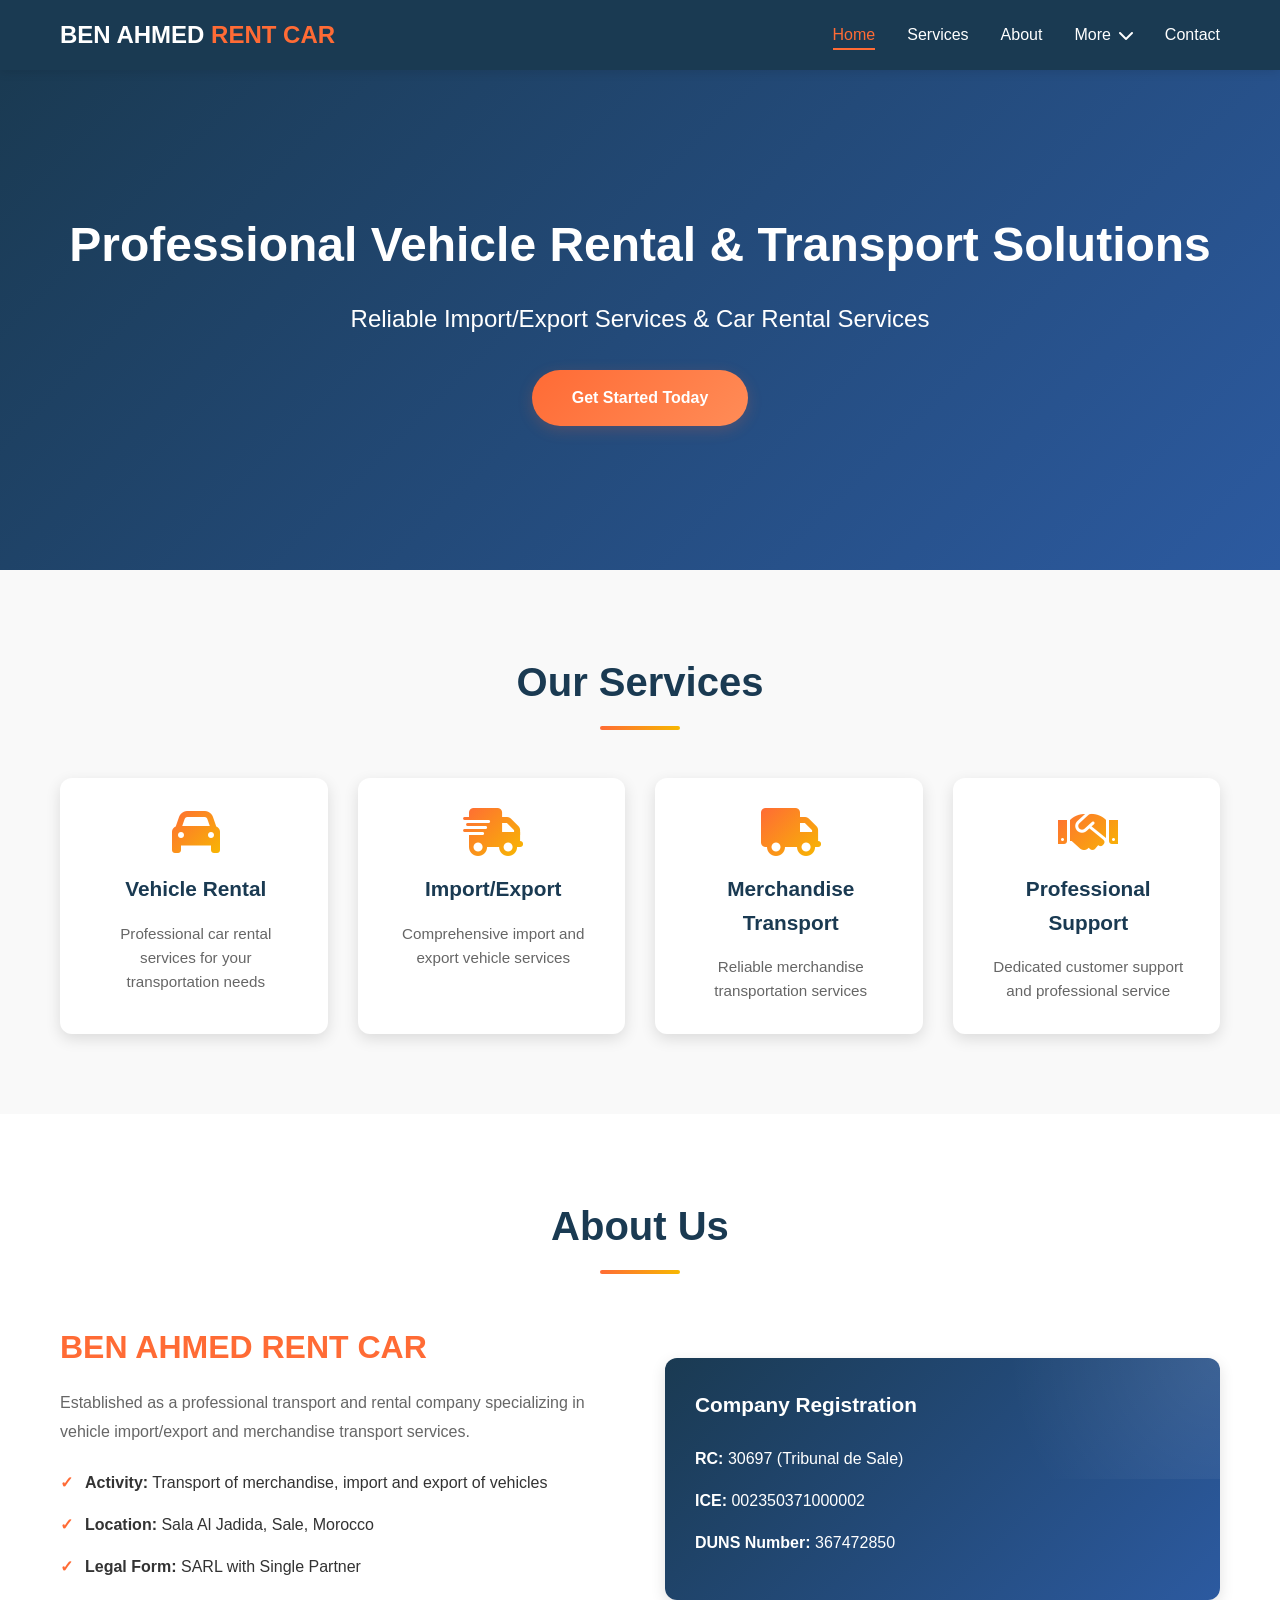
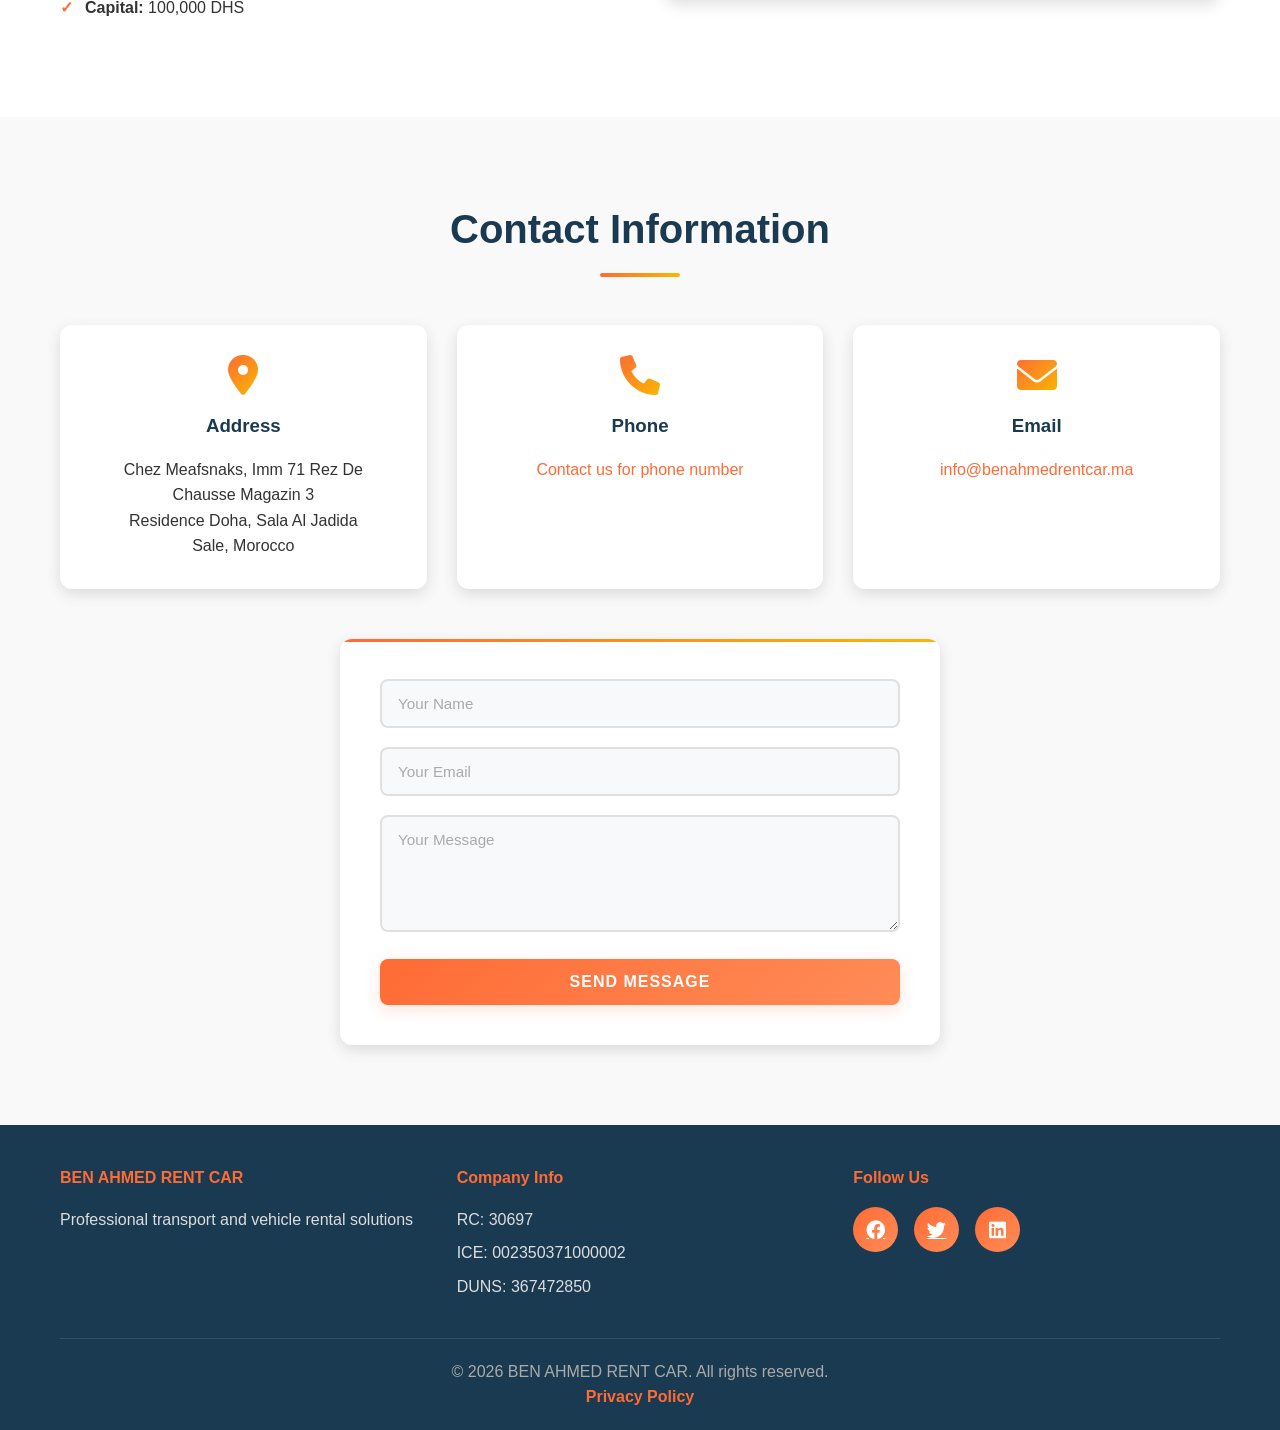
==== index.html @ 786049e2 "Add files via upload" ====
<!DOCTYPE html>
<html lang="en">
<head>
    <meta charset="UTF-8">
    <meta name="viewport" content="width=device-width, initial-scale=1.0">
    <meta name="description" content="BEN AHMED RENT CAR - Professional vehicle rental and import/export services">
    <title>BEN AHMED RENT CAR - Professional Transport Solutions</title>
    <link rel="stylesheet" href="assets/css/style.css">
    <link rel="stylesheet" href="https://cdnjs.cloudflare.com/ajax/libs/font-awesome/6.0.0/css/all.min.css">
</head>
<body>
    <!-- Navigation Bar -->
    <nav class="navbar">
        <div class="container">
            <div class="logo">
                <h1>BEN AHMED<span> RENT CAR</span></h1>
            </div>
            <ul class="nav-links">
                <li><a href="#home">Home</a></li>
                <li><a href="#services">Services</a></li>
                <li><a href="#about">About</a></li>
                <li class="dropdown">
                    <a href="#">More <i class="fas fa-chevron-down"></i></a>
                    <ul class="dropdown-menu">
                        <li><a href="#">Blog</a></li>
                        <li><a href="#">Resources</a></li>
                        <li><a href="#">FAQ</a></li>
                        <li><a href="privacy-policy.html">Privacy Policy</a></li>
                    </ul>
                </li>
                <li><a href="#contact">Contact</a></li>
            </ul>
            <div class="hamburger">
                <span></span>
                <span></span>
                <span></span>
            </div>
        </div>
    </nav>

    <!-- Hero Section -->
    <section id="home" class="hero">
        <div class="hero-content">
            <h2>Professional Vehicle Rental & Transport Solutions</h2>
            <p>Reliable Import/Export Services & Car Rental Services</p>
            <a href="#contact" class="cta-button">Get Started Today</a>
        </div>
    </section>

    <!-- Services Section -->
    <section id="services" class="services">
        <div class="container">
            <h2>Our Services</h2>
            <div class="services-grid">
                <div class="service-card">
                    <i class="fas fa-car"></i>
                    <h3>Vehicle Rental</h3>
                    <p>Professional car rental services for your transportation needs</p>
                </div>
                <div class="service-card">
                    <i class="fas fa-shipping-fast"></i>
                    <h3>Import/Export</h3>
                    <p>Comprehensive import and export vehicle services</p>
                </div>
                <div class="service-card">
                    <i class="fas fa-truck"></i>
                    <h3>Merchandise Transport</h3>
                    <p>Reliable merchandise transportation services</p>
                </div>
                <div class="service-card">
                    <i class="fas fa-handshake"></i>
                    <h3>Professional Support</h3>
                    <p>Dedicated customer support and professional service</p>
                </div>
            </div>
        </div>
    </section>

    <!-- About Section -->
    <section id="about" class="about">
        <div class="container">
            <h2>About Us</h2>
            <div class="about-content">
                <div class="about-text">
                    <h3>BEN AHMED RENT CAR</h3>
                    <p>Established as a professional transport and rental company specializing in vehicle import/export and merchandise transport services.</p>
                    <div class="about-details">
                        <ul>
                            <li><strong>Activity:</strong> Transport of merchandise, import and export of vehicles</li>
                            <li><strong>Location:</strong> Sala Al Jadida, Sale, Morocco</li>
                            <li><strong>Legal Form:</strong> SARL with Single Partner</li>
                            <li><strong>Capital:</strong> 100,000 DHS</li>
                        </ul>
                    </div>
                </div>
                <div class="company-info">
                    <div class="info-box">
                        <h4>Company Registration</h4>
                        <p><strong>RC:</strong> 30697 (Tribunal de Sale)</p>
                        <p><strong>ICE:</strong> 002350371000002</p>
                        <p><strong>DUNS Number:</strong> 367472850</p>
                    </div>
                </div>
            </div>
        </div>
    </section>

    <!-- Contact Section -->
    <section id="contact" class="contact">
        <div class="container">
            <h2>Contact Information</h2>
            <div class="contact-grid">
                <div class="contact-info">
                    <i class="fas fa-map-marker-alt"></i>
                    <h3>Address</h3>
                    <p>Chez Meafsnaks, Imm 71 Rez De Chausse Magazin 3<br>
                    Residence Doha, Sala Al Jadida<br>
                    Sale, Morocco</p>
                </div>
                <div class="contact-info">
                    <i class="fas fa-phone"></i>
                    <h3>Phone</h3>
                    <p><a href="tel:+212">Contact us for phone number</a></p>
                </div>
                <div class="contact-info">
                    <i class="fas fa-envelope"></i>
                    <h3>Email</h3>
                    <p><a href="mailto:info@benahmedrentcar.ma">info@benahmedrentcar.ma</a></p>
                </div>
            </div>
            <form class="contact-form" id="contactForm">
                <input type="text" placeholder="Your Name" required>
                <input type="email" placeholder="Your Email" required>
                <textarea placeholder="Your Message" rows="5" required></textarea>
                <button type="submit" class="submit-btn">Send Message</button>
            </form>
        </div>
    </section>

    <!-- Footer -->
    <footer class="footer">
        <div class="container">
            <div class="footer-content">
                <div class="footer-section">
                    <h4>BEN AHMED RENT CAR</h4>
                    <p>Professional transport and vehicle rental solutions</p>
                </div>
                <div class="footer-section">
                    <h4>Company Info</h4>
                    <ul>
                        <li>RC: 30697</li>
                        <li>ICE: 002350371000002</li>
                        <li>DUNS: 367472850</li>
                    </ul>
                </div>
                <div class="footer-section">
                    <h4>Follow Us</h4>
                    <div class="social-links">
                        <a href="#"><i class="fab fa-facebook"></i></a>
                        <a href="#"><i class="fab fa-twitter"></i></a>
                        <a href="#"><i class="fab fa-linkedin"></i></a>
                    </div>
                </div>
            </div>
            <div class="footer-bottom">
                <p>&copy; 2026 BEN AHMED RENT CAR. All rights reserved.</p>
                <a href="privacy-policy.html" class="privacy-link">Privacy Policy</a>
            </div>
        </div>
    </footer>

    <script src="assets/js/script.js"></script>
</body>
</html>
---- assets/css/style.css ----
/* Global Styles */
* {
    margin: 0;
    padding: 0;
    box-sizing: border-box;
}

:root {
    --primary-color: #1a3a52;
    --secondary-color: #ff6b35;
    --accent-color: #f7b801;
    --text-color: #333;
    --light-bg: #f9f9f9;
    --white: #ffffff;
    --shadow-sm: 0 2px 8px rgba(0, 0, 0, 0.08);
    --shadow-md: 0 5px 15px rgba(0, 0, 0, 0.12);
    --shadow-lg: 0 15px 40px rgba(0, 0, 0, 0.15);
    --transition: all 0.3s cubic-bezier(0.4, 0, 0.2, 1);
}

body {
    font-family: 'Segoe UI', Tahoma, Geneva, Verdana, sans-serif;
    color: var(--text-color);
    line-height: 1.6;
    overflow-x: hidden;
}

.container {
    max-width: 1200px;
    margin: 0 auto;
    padding: 0 20px;
}

/* Navigation */
.navbar {
    background: var(--primary-color);
    padding: 1rem 0;
    position: sticky;
    top: 0;
    z-index: 100;
    box-shadow: 0 2px 10px rgba(0, 0, 0, 0.1);
}

.navbar .container {
    display: flex;
    justify-content: space-between;
    align-items: center;
}

.logo h1 {
    color: var(--white);
    font-size: 1.5rem;
    font-weight: 700;
}

.logo h1 span {
    color: var(--secondary-color);
}

.nav-links {
    display: flex;
    list-style: none;
    gap: 2rem;
}

.nav-links a {
    color: var(--white);
    text-decoration: none;
    transition: color 0.3s ease;
    font-weight: 500;
}

.nav-links a:hover {
    color: var(--secondary-color);
}

.hamburger {
    display: none;
    flex-direction: column;
    cursor: pointer;
}

.hamburger span {
    width: 25px;
    height: 3px;
    background: var(--white);
    margin: 5px 0;
    transition: 0.3s;
}

/* Dropdown Menu */
.dropdown {
    position: relative;
}

.dropdown > a {
    display: flex;
    align-items: center;
    gap: 0.5rem;
}

.dropdown-menu {
    display: none;
    position: absolute;
    top: 100%;
    left: 0;
    background: var(--primary-color);
    list-style: none;
    border-radius: 5px;
    box-shadow: 0 5px 15px rgba(0, 0, 0, 0.2);
    min-width: 200px;
    margin-top: 0.5rem;
    z-index: 1000;
}

.dropdown-menu li {
    padding: 0;
}

.dropdown-menu a {
    display: block;
    padding: 12px 20px;
    color: var(--white);
    text-decoration: none;
    transition: all 0.3s ease;
    border-bottom: 1px solid rgba(255, 255, 255, 0.1);
}

.dropdown-menu li:last-child a {
    border-bottom: none;
}

.dropdown-menu a:hover {
    background: var(--secondary-color);
    padding-left: 25px;
}

.dropdown:hover .dropdown-menu {
    display: block;
}

/* Hero Section */
.hero {
    background: linear-gradient(135deg, var(--primary-color) 0%, #2c5aa0 100%);
    color: var(--white);
    padding: 120px 20px;
    text-align: center;
    min-height: 500px;
    display: flex;
    align-items: center;
    justify-content: center;
}

.hero-content h2 {
    font-size: 3rem;
    margin-bottom: 1rem;
    animation: fadeInDown 1s ease;
}

.hero-content p {
    font-size: 1.5rem;
    margin-bottom: 2rem;
    animation: fadeInUp 1s ease;
}

.cta-button {
    display: inline-block;
    background: linear-gradient(135deg, var(--secondary-color) 0%, #ff8c57 100%);
    color: var(--white);
    padding: 15px 40px;
    border-radius: 50px;
    text-decoration: none;
    font-weight: 600;
    transition: var(--transition);
    animation: fadeInUp 1.2s ease;
    position: relative;
    overflow: hidden;
    box-shadow: 0 4px 15px rgba(255, 107, 53, 0.2);
}

.cta-button::before {
    content: '';
    position: absolute;
    top: 50%;
    left: 50%;
    width: 0;
    height: 0;
    border-radius: 50%;
    background: rgba(255, 255, 255, 0.3);
    transform: translate(-50%, -50%);
    transition: width 0.6s, height 0.6s;
    z-index: 0;
}

.cta-button:hover::before {
    width: 300px;
    height: 300px;
}

.cta-button:hover {
    background: linear-gradient(135deg, var(--accent-color) 0%, #ffce3d 100%);
    color: var(--primary-color);
    transform: translateY(-5px);
    box-shadow: var(--shadow-lg);
    letter-spacing: 0.5px;
}

/* Services Section */
.services {
    padding: 80px 20px;
    background: var(--light-bg);
}

.services h2 {
    text-align: center;
    font-size: 2.5rem;
    margin-bottom: 3rem;
    color: var(--primary-color);
    position: relative;
    padding-bottom: 1rem;
}

.services h2::after {
    content: '';
    position: absolute;
    bottom: 0;
    left: 50%;
    transform: translateX(-50%);
    width: 80px;
    height: 4px;
    background: linear-gradient(90deg, var(--secondary-color), var(--accent-color));
    border-radius: 2px;
}

.services-grid {
    display: grid;
    grid-template-columns: repeat(auto-fit, minmax(250px, 1fr));
    gap: 30px;
}

.service-card {
    background: var(--white);
    padding: 30px;
    border-radius: 12px;
    text-align: center;
    box-shadow: var(--shadow-md);
    transition: var(--transition);
    position: relative;
    overflow: hidden;
    border-left: 4px solid transparent;
}

.service-card::before {
    content: '';
    position: absolute;
    top: 0;
    left: 0;
    width: 100%;
    height: 4px;
    background: linear-gradient(90deg, var(--secondary-color), var(--accent-color));
    transform: scaleX(0);
    transform-origin: left;
    transition: var(--transition);
    z-index: 1;
}

.service-card:hover {
    transform: translateY(-12px);
    box-shadow: var(--shadow-lg);
    border-left-color: var(--secondary-color);
}

.service-card:hover::before {
    transform: scaleX(1);
}

.service-card i {
    font-size: 3rem;
    background: linear-gradient(135deg, var(--secondary-color), var(--accent-color));
    -webkit-background-clip: text;
    -webkit-text-fill-color: transparent;
    background-clip: text;
    margin-bottom: 1rem;
    transition: var(--transition);
    display: inline-block;
}

.service-card:hover i {
    transform: scale(1.2) rotate(5deg);
    filter: drop-shadow(0 5px 15px rgba(255, 107, 53, 0.3));
    -webkit-text-fill-color: var(--secondary-color);
}

.service-card h3 {
    color: var(--primary-color);
    margin-bottom: 1rem;
    font-size: 1.3rem;
}

.service-card p {
    color: #666;
    font-size: 0.95rem;
}

/* About Section */
.about {
    padding: 80px 20px;
    background: var(--white);
}

.about h2 {
    text-align: center;
    font-size: 2.5rem;
    margin-bottom: 3rem;
    color: var(--primary-color);
    position: relative;
    padding-bottom: 1rem;
}

.about h2::after {
    content: '';
    position: absolute;
    bottom: 0;
    left: 50%;
    transform: translateX(-50%);
    width: 80px;
    height: 4px;
    background: linear-gradient(90deg, var(--secondary-color), var(--accent-color));
    border-radius: 2px;
}

.about-content {
    display: grid;
    grid-template-columns: 1fr 1fr;
    gap: 50px;
    align-items: center;
}

.about-text h3 {
    color: var(--secondary-color);
    font-size: 2rem;
    margin-bottom: 1rem;
}

.about-text p {
    color: #666;
    margin-bottom: 1.5rem;
    line-height: 1.8;
}

.about-details ul {
    list-style: none;
}

.about-details li {
    color: var(--text-color);
    margin-bottom: 1rem;
    padding-left: 25px;
    position: relative;
}

.about-details li:before {
    content: "✓";
    position: absolute;
    left: 0;
    color: var(--secondary-color);
    font-weight: bold;
}

.info-box {
    background: linear-gradient(135deg, var(--primary-color) 0%, #2c5aa0 100%);
    color: var(--white);
    padding: 30px;
    border-radius: 12px;
    position: relative;
    overflow: hidden;
    box-shadow: var(--shadow-md);
    transition: var(--transition);
}

.info-box::before {
    content: '';
    position: absolute;
    top: -50%;
    right: -50%;
    width: 100%;
    height: 100%;
    background: radial-gradient(circle, rgba(255, 255, 255, 0.1) 0%, transparent 70%);
    transition: var(--transition);
}

.info-box:hover {
    transform: translateY(-5px);
    box-shadow: var(--shadow-lg);
}

.info-box h4 {
    margin-bottom: 1.5rem;
    font-size: 1.3rem;
}

.info-box p {
    margin-bottom: 0.8rem;
    line-height: 1.8;
}

/* Contact Section */
.contact {
    padding: 80px 20px;
    background: var(--light-bg);
}

.contact h2 {
    text-align: center;
    font-size: 2.5rem;
    margin-bottom: 3rem;
    color: var(--primary-color);
    position: relative;
    padding-bottom: 1rem;
}

.contact h2::after {
    content: '';
    position: absolute;
    bottom: 0;
    left: 50%;
    transform: translateX(-50%);
    width: 80px;
    height: 4px;
    background: linear-gradient(90deg, var(--secondary-color), var(--accent-color));
    border-radius: 2px;
}

.contact-grid {
    display: grid;
    grid-template-columns: repeat(auto-fit, minmax(250px, 1fr));
    gap: 30px;
    margin-bottom: 50px;
}

.contact-info {
    background: var(--white);
    padding: 30px;
    border-radius: 12px;
    text-align: center;
    box-shadow: var(--shadow-md);
    transition: var(--transition);
    position: relative;
    overflow: hidden;
}

.contact-info::after {
    content: '';
    position: absolute;
    bottom: 0;
    left: 0;
    width: 100%;
    height: 4px;
    background: linear-gradient(90deg, var(--secondary-color), var(--accent-color));
    transform: translateX(-100%);
    transition: var(--transition);
}

.contact-info:hover::after {
    transform: translateX(0);
}

.contact-info:hover {
    box-shadow: var(--shadow-lg);
    transform: translateY(-5px);
}

.contact-info i {
    font-size: 2.5rem;
    background: linear-gradient(135deg, var(--secondary-color), var(--accent-color));
    -webkit-background-clip: text;
    -webkit-text-fill-color: transparent;
    background-clip: text;
    margin-bottom: 1rem;
    transition: var(--transition);
    display: inline-block;
}

.contact-info:hover i {
    transform: scale(1.15) rotate(-5deg);
    -webkit-text-fill-color: var(--secondary-color);
}

.contact-info h3 {
    color: var(--primary-color);
    margin-bottom: 1rem;
}

.contact-info a {
    color: var(--secondary-color);
    text-decoration: none;
    transition: color 0.3s ease;
}

.contact-info a:hover {
    color: var(--accent-color);
}

.contact-form {
    max-width: 600px;
    margin: 0 auto;
    background: var(--white);
    padding: 40px;
    border-radius: 12px;
    box-shadow: var(--shadow-md);
    position: relative;
    overflow: hidden;
}

.contact-form::before {
    content: '';
    position: absolute;
    top: 0;
    left: 0;
    right: 0;
    height: 3px;
    background: linear-gradient(90deg, var(--secondary-color), var(--accent-color));
}

.contact-form input,
.contact-form textarea {
    width: 100%;
    padding: 14px 16px;
    margin-bottom: 1.2rem;
    border: 2px solid #e0e0e0;
    border-radius: 8px;
    font-family: inherit;
    font-size: 0.95rem;
    transition: var(--transition);
    background: #f8f9fa;
}

.contact-form input::placeholder,
.contact-form textarea::placeholder {
    color: #aaa;
}

.contact-form input:focus,
.contact-form textarea:focus {
    outline: none;
    border-color: var(--secondary-color);
    box-shadow: 0 0 0 3px rgba(255, 107, 53, 0.1);
    background: var(--white);
    transform: translateY(-2px);
}

.submit-btn {
    width: 100%;
    padding: 14px 30px;
    background: linear-gradient(135deg, var(--secondary-color) 0%, #ff8c57 100%);
    color: var(--white);
    border: none;
    border-radius: 8px;
    font-size: 1rem;
    font-weight: 600;
    cursor: pointer;
    transition: var(--transition);
    position: relative;
    overflow: hidden;
    text-transform: uppercase;
    letter-spacing: 1px;
    box-shadow: 0 4px 15px rgba(255, 107, 53, 0.2);
}

.submit-btn::before {
    content: '';
    position: absolute;
    top: 50%;
    left: 50%;
    width: 0;
    height: 0;
    border-radius: 50%;
    background: rgba(255, 255, 255, 0.3);
    transform: translate(-50%, -50%);
    transition: width 0.6s, height 0.6s;
    z-index: 0;
}

.submit-btn:hover {
    background: linear-gradient(135deg, var(--accent-color) 0%, #ffce3d 100%);
    color: var(--primary-color);
    transform: translateY(-3px);
    box-shadow: 0 6px 25px rgba(255, 107, 53, 0.3);
}

.submit-btn:hover::before {
    width: 300px;
    height: 300px;
}

.submit-btn:active {
    transform: translateY(-1px);
}

.submit-btn:disabled {
    cursor: not-allowed;
    opacity: 0.6;
}

/* Footer */
.footer {
    background: var(--primary-color);
    color: var(--white);
    padding: 40px 20px 20px;
}

.footer-content {
    display: grid;
    grid-template-columns: repeat(auto-fit, minmax(250px, 1fr));
    gap: 30px;
    margin-bottom: 30px;
}

.footer-section h4 {
    margin-bottom: 1rem;
    color: var(--secondary-color);
}

.footer-section p,
.footer-section li {
    color: #ddd;
    margin-bottom: 0.5rem;
}

.footer-section ul {
    list-style: none;
}

.social-links {
    display: flex;
    gap: 1rem;
}

.social-links a {
    display: inline-flex;
    align-items: center;
    justify-content: center;
    width: 45px;
    height: 45px;
    background: linear-gradient(135deg, var(--secondary-color), #ff8c57);
    border-radius: 50%;
    color: var(--white);
    transition: var(--transition);
    position: relative;
    overflow: hidden;
    font-size: 1.2rem;
}

.social-links a::before {
    content: '';
    position: absolute;
    top: 0;
    left: -100%;
    width: 100%;
    height: 100%;
    background: var(--accent-color);
    z-index: -1;
    transition: var(--transition);
}

.social-links a:hover {
    transform: translateY(-5px) scale(1.1);
    box-shadow: 0 8px 20px rgba(255, 107, 53, 0.3);
}

.social-links a:hover::before {
    left: 0;
}

.footer-bottom {
    text-align: center;
    padding-top: 20px;
    border-top: 1px solid rgba(255, 255, 255, 0.1);
    color: #aaa;
}

/* Animations */
@keyframes fadeInDown {
    from {
        opacity: 0;
        transform: translateY(-30px);
    }
    to {
        opacity: 1;
        transform: translateY(0);
    }
}

@keyframes fadeInUp {
    from {
        opacity: 0;
        transform: translateY(30px);
    }
    to {
        opacity: 1;
        transform: translateY(0);
    }
}

@keyframes float {
    0%, 100% {
        transform: translateY(0px);
    }
    50% {
        transform: translateY(-10px);
    }
}

@keyframes pulse {
    0%, 100% {
        opacity: 1;
    }
    50% {
        opacity: 0.7;
    }
}

@keyframes shimmer {
    0% {
        background-position: -1000px 0;
    }
    100% {
        background-position: 1000px 0;
    }
}

/* Form Messages */
.form-message {
    padding: 15px 20px;
    border-radius: 8px;
    margin-bottom: 20px;
    display: flex;
    align-items: center;
    gap: 10px;
    font-weight: 600;
    animation: slideDown 0.3s ease;
}

.error-message {
    background: #fee;
    color: #c33;
    border-left: 4px solid #c33;
}

.success-message {
    background: #efe;
    color: #3c3;
    border-left: 4px solid #3c3;
}

@keyframes slideDown {
    from {
        opacity: 0;
        transform: translateY(-20px);
    }
    to {
        opacity: 1;
        transform: translateY(0);
    }
}

@keyframes slideOut {
    to {
        opacity: 0;
        transform: translateY(-20px);
    }
}

/* Privacy Policy Modal */
.privacy-modal {
    display: none;
}

/* Privacy Policy Page */
.privacy-page {
    padding: 60px 20px;
    background: var(--light-bg);
    min-height: 70vh;
}

.privacy-content {
    background: var(--white);
    padding: 40px;
    border-radius: 8px;
    box-shadow: 0 5px 15px rgba(0, 0, 0, 0.1);
}

.privacy-content h2 {
    color: var(--primary-color);
    font-size: 2.5rem;
    margin-bottom: 2rem;
    border-bottom: 3px solid var(--secondary-color);
    padding-bottom: 1rem;
}

.privacy-content h3 {
    color: var(--secondary-color);
    font-size: 1.5rem;
    margin-top: 2rem;
    margin-bottom: 1rem;
}

.privacy-content h4 {
    color: var(--primary-color);
    font-size: 1.2rem;
    margin-top: 1.5rem;
    margin-bottom: 0.8rem;
}

.privacy-content p,
.privacy-content ul {
    color: var(--text-color);
    line-height: 1.8;
    margin-bottom: 1.5rem;
}

.privacy-content ul {
    margin-left: 1.5rem;
}

.privacy-content li {
    margin-bottom: 0.8rem;
}

.last-updated {
    color: #999;
    font-style: italic;
    margin-top: 3rem;
    padding-top: 2rem;
    border-top: 1px solid #ddd;
}

.back-button {
    margin-top: 2rem;
}

.back-link {
    display: inline-block;
    color: var(--white);
    background: var(--secondary-color);
    padding: 12px 25px;
    border-radius: 4px;
    text-decoration: none;
    transition: all 0.3s ease;
    font-weight: 600;
}

.back-link:hover {
    background: var(--accent-color);
    color: var(--primary-color);
    transform: translateX(-5px);
}

.footer-bottom .privacy-link {
    color: var(--secondary-color);
    text-decoration: none;
    font-weight: 600;
    transition: color 0.3s ease;
}

.footer-bottom .privacy-link:hover {
    color: var(--accent-color);
}

/* Responsive Design */
@media (max-width: 768px) {
    .carousel {
        height: 350px;
    }

    .carousel-caption h2 {
        font-size: 1.5rem;
    }

    .carousel-caption p {
        font-size: 0.9rem;
    }

    .carousel-control {
        padding: 10px 15px;
        font-size: 18px;
    }

    .carousel-control:hover {
        padding: 10px 15px;
    }

    .gallery-grid {
        grid-template-columns: repeat(auto-fit, minmax(200px, 1fr));
        gap: 20px;
    }

    .gallery-item {
        height: 200px;
    }

    .nav-links {
        gap: 1rem;
    }

    .nav-links a {
        font-size: 0.9rem;
    }

    .hamburger {
        display: flex;
    }

    .hero-content h2 {
        font-size: 2rem;
    }

    .hero-content p {
        font-size: 1.1rem;
    }

    .services h2,
    .about h2,
    .contact h2 {
        font-size: 2rem;
    }

    .about-content {
        grid-template-columns: 1fr;
        gap: 30px;
    }

    .logo h1 {
        font-size: 1.2rem;
    }
}

@media (max-width: 480px) {
    .hero-content h2 {
        font-size: 1.5rem;
    }

    .hero-content p {
        font-size: 0.95rem;
    }

    .hero-content h2 {
        font-size: 1.5rem;
    }

    .hero-content p {
        font-size: 0.95rem;
    }

    .carousel {
        height: 250px;
    }

    .carousel-caption {
        padding: 20px 10px 10px;
    }

    .carousel-caption h2 {
        font-size: 1.2rem;
    }

    .carousel-caption p {
        font-size: 0.8rem;
    }

    .carousel-control {
        padding: 8px 12px;
        font-size: 16px;
    }

    .gallery-grid {
        grid-template-columns: 1fr;
        gap: 15px;
    }

    .gallery-item {
        height: 200px;
    }

    .cta-button {
        padding: 12px 30px;
        font-size: 0.9rem;
    }

    .services-grid,
    .contact-grid {
        grid-template-columns: 1fr;
    }

    .nav-links {
        display: none;
    }

    .footer-bottom {
        flex-direction: column;
        text-align: center;
    }

    .privacy-btn {
        width: 100%;
    }

    .privacy-content {
        padding: 20px;
    }

    .privacy-content h2 {
        font-size: 1.8rem;
    }

    .back-link {
        width: 100%;
        text-align: center;
    }

    .footer-bottom {
        flex-direction: column;
        text-align: center;
    }

    .footer-bottom .privacy-link {
        display: block;
    }
}
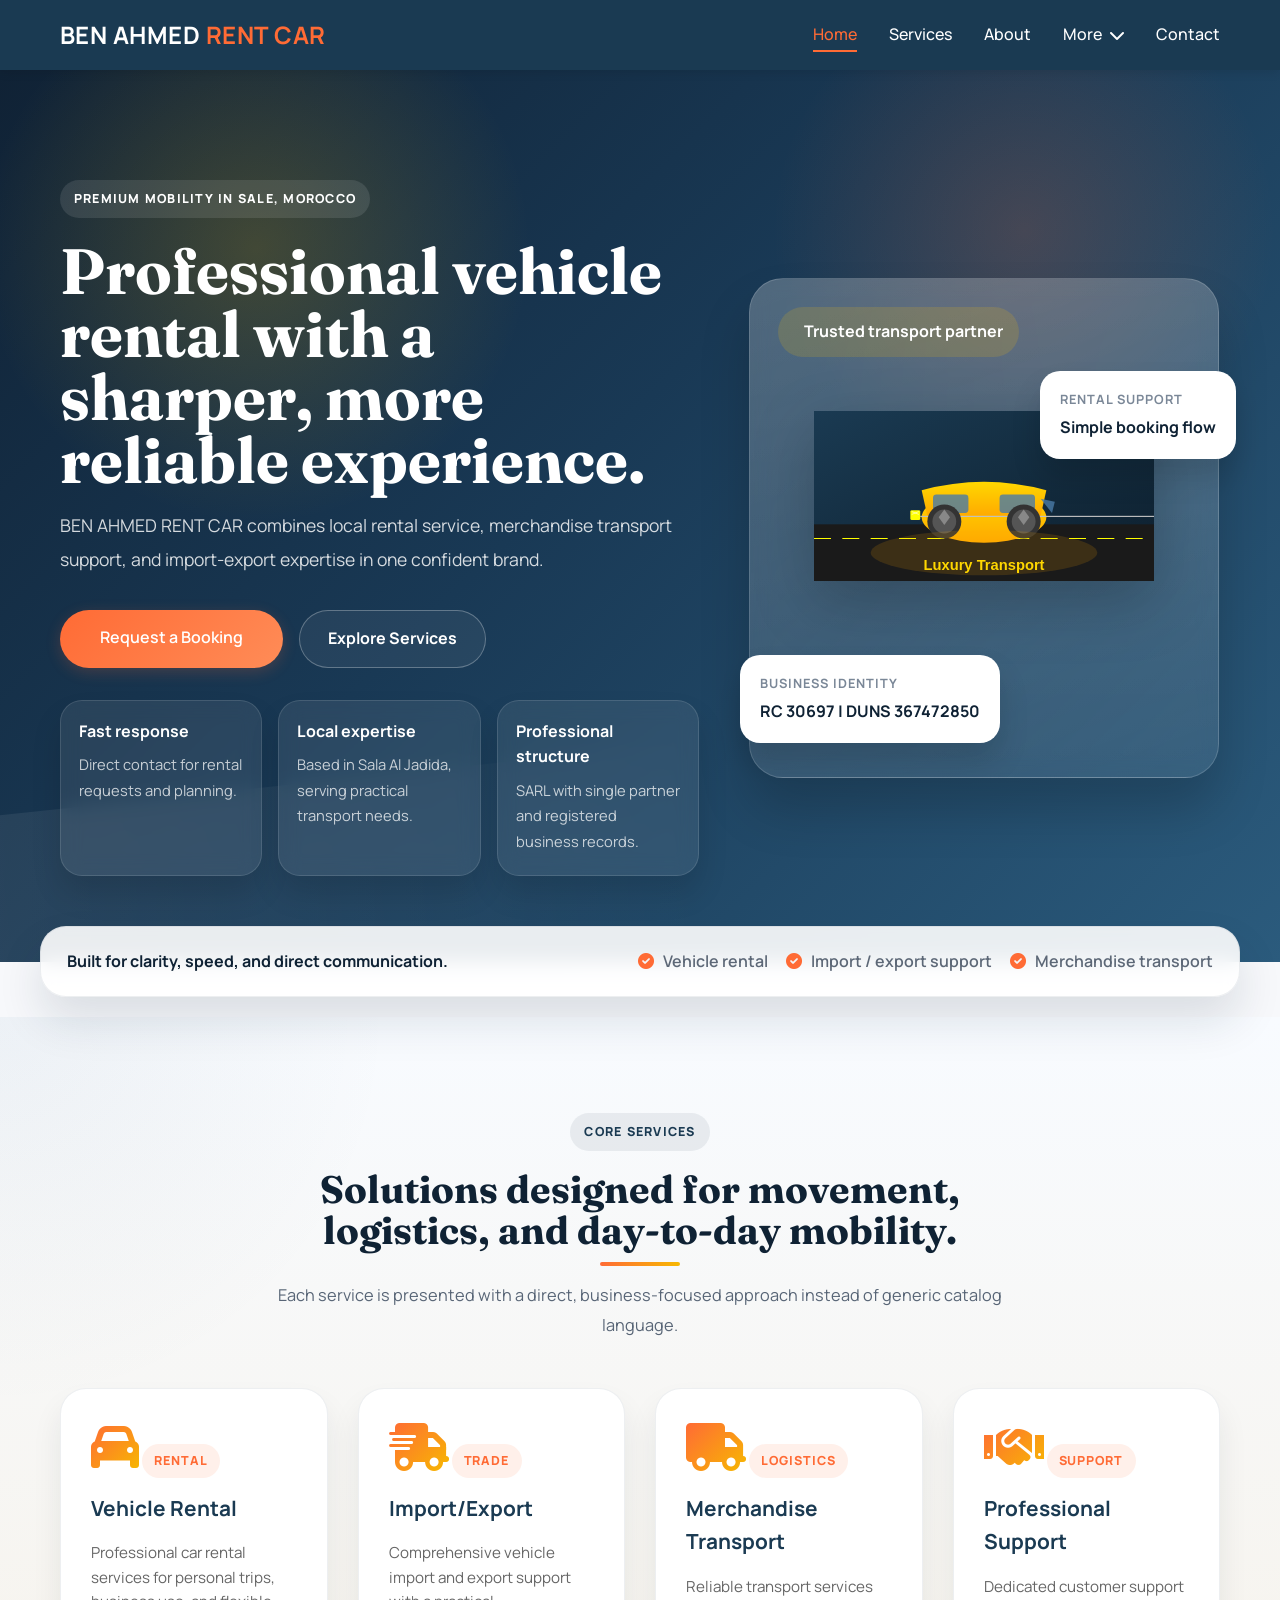
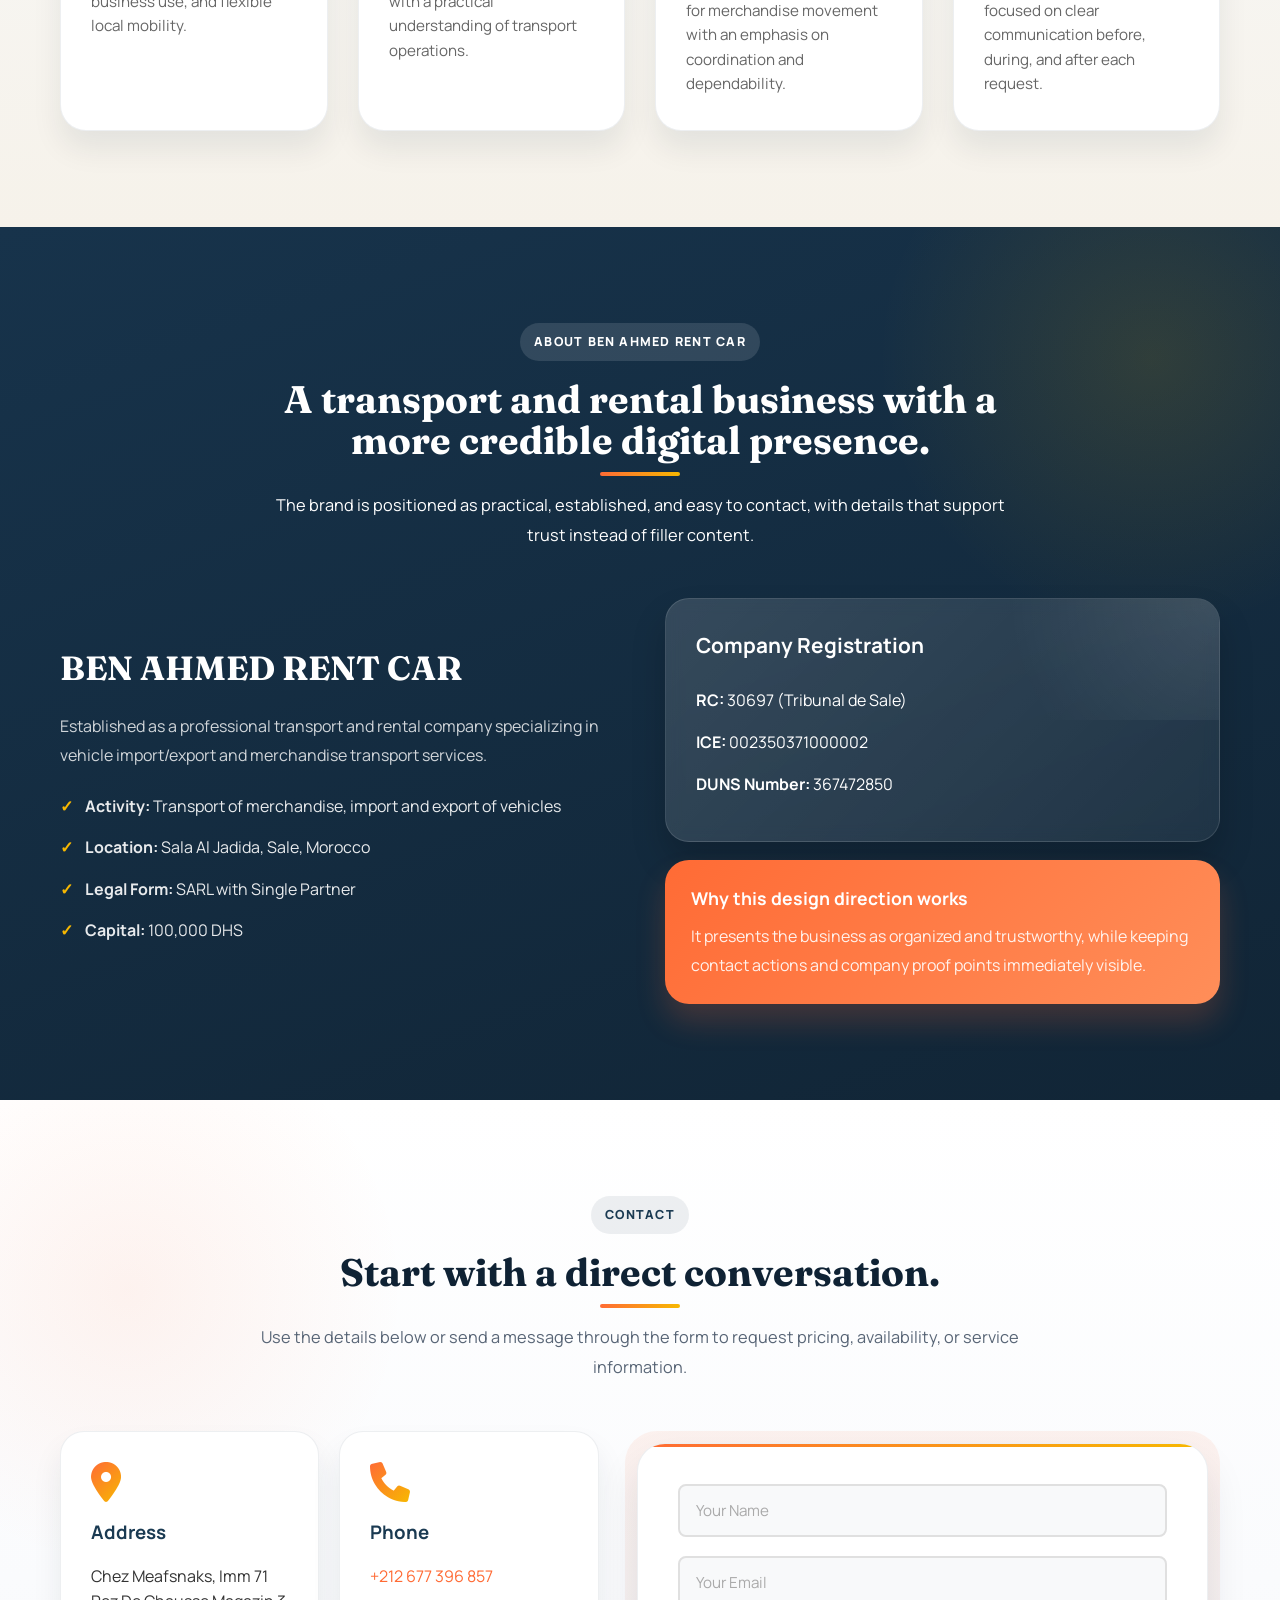
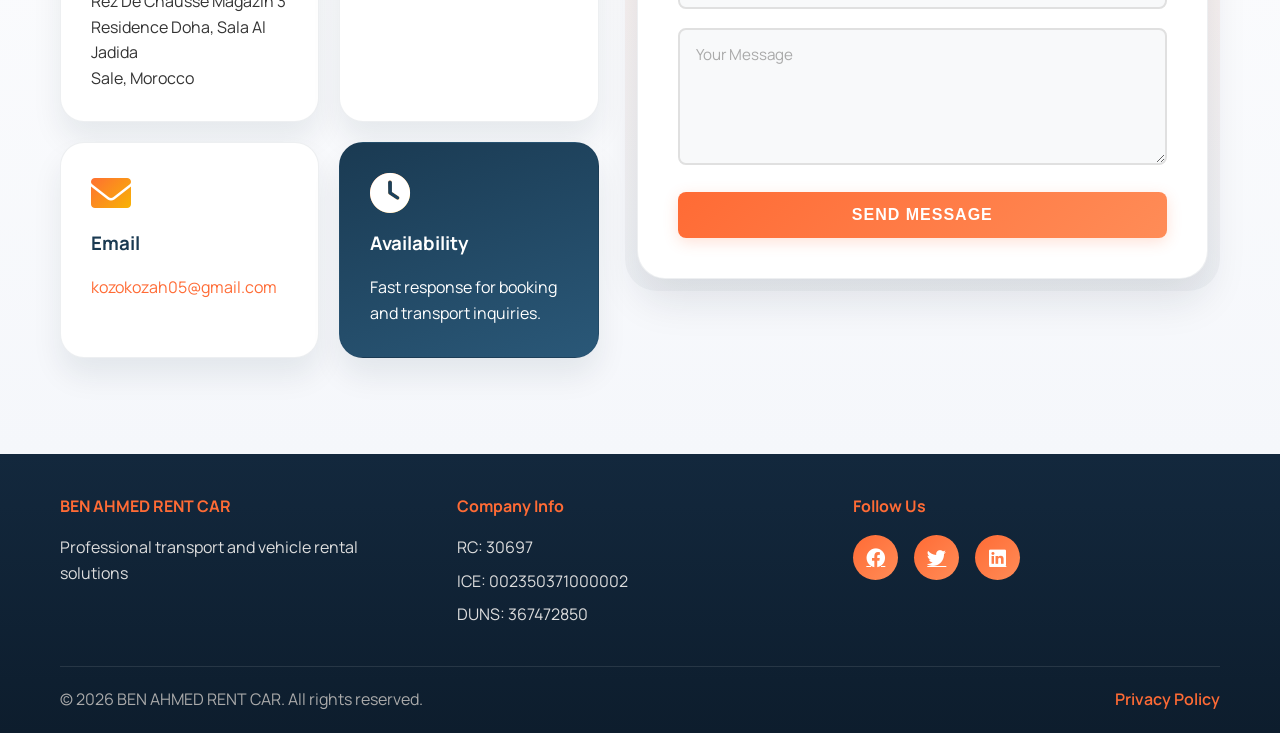
==== commit ed905ecf: "Add files via upload" ====
--- a/index.html
+++ b/index.html
@@ -1,13 +1,16 @@
 <!DOCTYPE html>
 <html lang="en">
-<head>
-    <meta charset="UTF-8">
-    <meta name="viewport" content="width=device-width, initial-scale=1.0">
-    <meta name="description" content="BEN AHMED RENT CAR - Professional vehicle rental and import/export services">
-    <title>BEN AHMED RENT CAR - Professional Transport Solutions</title>
-    <link rel="stylesheet" href="assets/css/style.css">
-    <link rel="stylesheet" href="https://cdnjs.cloudflare.com/ajax/libs/font-awesome/6.0.0/css/all.min.css">
-</head>
+<head>
+    <meta charset="UTF-8">
+    <meta name="viewport" content="width=device-width, initial-scale=1.0">
+    <meta name="description" content="BEN AHMED RENT CAR - Professional vehicle rental and import/export services">
+    <title>BEN AHMED RENT CAR - Professional Transport Solutions</title>
+    <link rel="preconnect" href="https://fonts.googleapis.com">
+    <link rel="preconnect" href="https://fonts.gstatic.com" crossorigin>
+    <link href="https://fonts.googleapis.com/css2?family=Fraunces:wght@600;700&family=Manrope:wght@400;500;700;800&display=swap" rel="stylesheet">
+    <link rel="stylesheet" href="assets/css/style.css">
+    <link rel="stylesheet" href="https://cdnjs.cloudflare.com/ajax/libs/font-awesome/6.0.0/css/all.min.css">
+</head>
 <body>
     <!-- Navigation Bar -->
     <nav class="navbar">
@@ -38,104 +41,181 @@
         </div>
     </nav>
 
-    <!-- Hero Section -->
-    <section id="home" class="hero">
-        <div class="hero-content">
-            <h2>Professional Vehicle Rental & Transport Solutions</h2>
-            <p>Reliable Import/Export Services & Car Rental Services</p>
-            <a href="#contact" class="cta-button">Get Started Today</a>
-        </div>
-    </section>
-
-    <!-- Services Section -->
-    <section id="services" class="services">
-        <div class="container">
-            <h2>Our Services</h2>
-            <div class="services-grid">
-                <div class="service-card">
-                    <i class="fas fa-car"></i>
-                    <h3>Vehicle Rental</h3>
-                    <p>Professional car rental services for your transportation needs</p>
-                </div>
-                <div class="service-card">
-                    <i class="fas fa-shipping-fast"></i>
-                    <h3>Import/Export</h3>
-                    <p>Comprehensive import and export vehicle services</p>
-                </div>
-                <div class="service-card">
-                    <i class="fas fa-truck"></i>
-                    <h3>Merchandise Transport</h3>
-                    <p>Reliable merchandise transportation services</p>
-                </div>
-                <div class="service-card">
-                    <i class="fas fa-handshake"></i>
-                    <h3>Professional Support</h3>
-                    <p>Dedicated customer support and professional service</p>
-                </div>
-            </div>
-        </div>
-    </section>
-
-    <!-- About Section -->
-    <section id="about" class="about">
-        <div class="container">
-            <h2>About Us</h2>
-            <div class="about-content">
-                <div class="about-text">
-                    <h3>BEN AHMED RENT CAR</h3>
-                    <p>Established as a professional transport and rental company specializing in vehicle import/export and merchandise transport services.</p>
-                    <div class="about-details">
-                        <ul>
-                            <li><strong>Activity:</strong> Transport of merchandise, import and export of vehicles</li>
-                            <li><strong>Location:</strong> Sala Al Jadida, Sale, Morocco</li>
-                            <li><strong>Legal Form:</strong> SARL with Single Partner</li>
-                            <li><strong>Capital:</strong> 100,000 DHS</li>
-                        </ul>
-                    </div>
-                </div>
-                <div class="company-info">
-                    <div class="info-box">
-                        <h4>Company Registration</h4>
-                        <p><strong>RC:</strong> 30697 (Tribunal de Sale)</p>
-                        <p><strong>ICE:</strong> 002350371000002</p>
-                        <p><strong>DUNS Number:</strong> 367472850</p>
-                    </div>
-                </div>
-            </div>
-        </div>
-    </section>
-
-    <!-- Contact Section -->
-    <section id="contact" class="contact">
-        <div class="container">
-            <h2>Contact Information</h2>
-            <div class="contact-grid">
-                <div class="contact-info">
-                    <i class="fas fa-map-marker-alt"></i>
-                    <h3>Address</h3>
-                    <p>Chez Meafsnaks, Imm 71 Rez De Chausse Magazin 3<br>
-                    Residence Doha, Sala Al Jadida<br>
-                    Sale, Morocco</p>
-                </div>
-                <div class="contact-info">
-                    <i class="fas fa-phone"></i>
-                    <h3>Phone</h3>
-                    <p><a href="tel:+212">Contact us for phone number</a></p>
-                </div>
-                <div class="contact-info">
-                    <i class="fas fa-envelope"></i>
-                    <h3>Email</h3>
-                    <p><a href="mailto:info@benahmedrentcar.ma">info@benahmedrentcar.ma</a></p>
-                </div>
-            </div>
-            <form class="contact-form" id="contactForm">
-                <input type="text" placeholder="Your Name" required>
-                <input type="email" placeholder="Your Email" required>
-                <textarea placeholder="Your Message" rows="5" required></textarea>
-                <button type="submit" class="submit-btn">Send Message</button>
-            </form>
-        </div>
-    </section>
+    <!-- Hero Section -->
+    <section id="home" class="hero">
+        <div class="container hero-grid">
+            <div class="hero-copy">
+                <span class="section-tag">Premium mobility in Sale, Morocco</span>
+                <h2>Professional vehicle rental with a sharper, more reliable experience.</h2>
+                <p>BEN AHMED RENT CAR combines local rental service, merchandise transport support, and import-export expertise in one confident brand.</p>
+                <div class="hero-actions">
+                    <a href="#contact" class="cta-button">Request a Booking</a>
+                    <a href="#services" class="secondary-button">Explore Services</a>
+                </div>
+                <div class="hero-metrics">
+                    <div class="metric-card">
+                        <strong>Fast response</strong>
+                        <span>Direct contact for rental requests and planning.</span>
+                    </div>
+                    <div class="metric-card">
+                        <strong>Local expertise</strong>
+                        <span>Based in Sala Al Jadida, serving practical transport needs.</span>
+                    </div>
+                    <div class="metric-card">
+                        <strong>Professional structure</strong>
+                        <span>SARL with single partner and registered business records.</span>
+                    </div>
+                </div>
+            </div>
+            <div class="hero-visual">
+                <div class="showcase-panel">
+                    <div class="showcase-badge">
+                        <i class="fas fa-shield-heart"></i>
+                        <span>Trusted transport partner</span>
+                    </div>
+                    <img src="assets/images/car3.svg" alt="BEN AHMED RENT CAR vehicle illustration" class="hero-car">
+                    <div class="showcase-card showcase-card-top">
+                        <span>Rental support</span>
+                        <strong>Simple booking flow</strong>
+                    </div>
+                    <div class="showcase-card showcase-card-bottom">
+                        <span>Business identity</span>
+                        <strong>RC 30697 | DUNS 367472850</strong>
+                    </div>
+                </div>
+            </div>
+        </div>
+    </section>
+
+    <section class="trust-strip">
+        <div class="container trust-strip-inner">
+            <p>Built for clarity, speed, and direct communication.</p>
+            <div class="trust-points">
+                <span><i class="fas fa-circle-check"></i> Vehicle rental</span>
+                <span><i class="fas fa-circle-check"></i> Import / export support</span>
+                <span><i class="fas fa-circle-check"></i> Merchandise transport</span>
+            </div>
+        </div>
+    </section>
+
+    <!-- Services Section -->
+    <section id="services" class="services">
+        <div class="container">
+            <div class="section-intro">
+                <span class="section-tag">Core Services</span>
+                <h2>Solutions designed for movement, logistics, and day-to-day mobility.</h2>
+                <p>Each service is presented with a direct, business-focused approach instead of generic catalog language.</p>
+            </div>
+            <div class="services-grid">
+                <div class="service-card">
+                    <i class="fas fa-car"></i>
+                    <span class="card-kicker">Rental</span>
+                    <h3>Vehicle Rental</h3>
+                    <p>Professional car rental services for personal trips, business use, and flexible local mobility.</p>
+                </div>
+                <div class="service-card">
+                    <i class="fas fa-shipping-fast"></i>
+                    <span class="card-kicker">Trade</span>
+                    <h3>Import/Export</h3>
+                    <p>Comprehensive vehicle import and export support with a practical understanding of transport operations.</p>
+                </div>
+                <div class="service-card">
+                    <i class="fas fa-truck"></i>
+                    <span class="card-kicker">Logistics</span>
+                    <h3>Merchandise Transport</h3>
+                    <p>Reliable transport services for merchandise movement with an emphasis on coordination and dependability.</p>
+                </div>
+                <div class="service-card">
+                    <i class="fas fa-handshake"></i>
+                    <span class="card-kicker">Support</span>
+                    <h3>Professional Support</h3>
+                    <p>Dedicated customer support focused on clear communication before, during, and after each request.</p>
+                </div>
+            </div>
+        </div>
+    </section>
+
+    <!-- About Section -->
+    <section id="about" class="about">
+        <div class="container">
+            <div class="section-intro section-intro-light">
+                <span class="section-tag">About BEN AHMED RENT CAR</span>
+                <h2>A transport and rental business with a more credible digital presence.</h2>
+                <p>The brand is positioned as practical, established, and easy to contact, with details that support trust instead of filler content.</p>
+            </div>
+            <div class="about-content">
+                <div class="about-text">
+                    <h3>BEN AHMED RENT CAR</h3>
+                    <p>Established as a professional transport and rental company specializing in vehicle import/export and merchandise transport services.</p>
+                    <div class="about-details">
+                        <ul>
+                            <li><strong>Activity:</strong> Transport of merchandise, import and export of vehicles</li>
+                            <li><strong>Location:</strong> Sala Al Jadida, Sale, Morocco</li>
+                            <li><strong>Legal Form:</strong> SARL with Single Partner</li>
+                            <li><strong>Capital:</strong> 100,000 DHS</li>
+                        </ul>
+                    </div>
+                </div>
+                <div class="company-info">
+                    <div class="info-box">
+                        <h4>Company Registration</h4>
+                        <p><strong>RC:</strong> 30697 (Tribunal de Sale)</p>
+                        <p><strong>ICE:</strong> 002350371000002</p>
+                        <p><strong>DUNS Number:</strong> 367472850</p>
+                    </div>
+                    <div class="commitment-card">
+                        <h4>Why this design direction works</h4>
+                        <p>It presents the business as organized and trustworthy, while keeping contact actions and company proof points immediately visible.</p>
+                    </div>
+                </div>
+            </div>
+        </div>
+    </section>
+
+    <!-- Contact Section -->
+    <section id="contact" class="contact">
+        <div class="container">
+            <div class="section-intro">
+                <span class="section-tag">Contact</span>
+                <h2>Start with a direct conversation.</h2>
+                <p>Use the details below or send a message through the form to request pricing, availability, or service information.</p>
+            </div>
+            <div class="contact-shell">
+                <div class="contact-grid">
+                    <div class="contact-info">
+                        <i class="fas fa-map-marker-alt"></i>
+                        <h3>Address</h3>
+                        <p>Chez Meafsnaks, Imm 71 Rez De Chausse Magazin 3<br>
+                        Residence Doha, Sala Al Jadida<br>
+                        Sale, Morocco</p>
+                    </div>
+                    <div class="contact-info">
+                        <i class="fas fa-phone"></i>
+                        <h3>Phone</h3>
+                        <p><a href="tel:+212677396857">+212 677 396 857</a></p>
+                    </div>
+                    <div class="contact-info">
+                        <i class="fas fa-envelope"></i>
+                        <h3>Email</h3>
+                        <p><a href="mailto:kozokozah05@gmail.com">kozokozah05@gmail.com</a></p>
+                    </div>
+                    <div class="contact-info contact-info-accent">
+                        <i class="fas fa-clock"></i>
+                        <h3>Availability</h3>
+                        <p>Fast response for booking and transport inquiries.</p>
+                    </div>
+                </div>
+                <div class="contact-panel-wide">
+                    <form class="contact-form" id="contactForm">
+                        <input type="text" placeholder="Your Name" required>
+                        <input type="email" placeholder="Your Email" required>
+                        <textarea placeholder="Your Message" rows="5" required></textarea>
+                        <button type="submit" class="submit-btn">Send Message</button>
+                    </form>
+                </div>
+            </div>
+        </div>
+    </section>
 
     <!-- Footer -->
     <footer class="footer">
--- a/assets/css/style.css
+++ b/assets/css/style.css
@@ -5,11 +5,13 @@
     box-sizing: border-box;
 }
 
-:root {
-    --primary-color: #1a3a52;
-    --secondary-color: #ff6b35;
-    --accent-color: #f7b801;
-    --text-color: #333;
+:root {
+    --primary-color: #1a3a52;
+    --secondary-color: #ff6b35;
+    --accent-color: #f7b801;
+    --deep-navy: #0f2234;
+    --sand: #f8efe2;
+    --text-color: #333;
     --light-bg: #f9f9f9;
     --white: #ffffff;
     --shadow-sm: 0 2px 8px rgba(0, 0, 0, 0.08);
@@ -18,12 +20,13 @@
     --transition: all 0.3s cubic-bezier(0.4, 0, 0.2, 1);
 }
 
-body {
-    font-family: 'Segoe UI', Tahoma, Geneva, Verdana, sans-serif;
-    color: var(--text-color);
-    line-height: 1.6;
-    overflow-x: hidden;
-}
+body {
+    font-family: 'Manrope', 'Segoe UI', Tahoma, Geneva, Verdana, sans-serif;
+    color: var(--text-color);
+    line-height: 1.6;
+    overflow-x: hidden;
+    background: #f7f8fb;
+}
 
 .container {
     max-width: 1200px;
@@ -672,12 +675,430 @@
     left: 0;
 }
 
-.footer-bottom {
-    text-align: center;
-    padding-top: 20px;
-    border-top: 1px solid rgba(255, 255, 255, 0.1);
-    color: #aaa;
-}
+.footer-bottom {
+    text-align: center;
+    padding-top: 20px;
+    border-top: 1px solid rgba(255, 255, 255, 0.1);
+    color: #aaa;
+}
+
+/* Enhanced Homepage */
+.logo h1 {
+    letter-spacing: 0.02em;
+}
+
+.section-tag {
+    display: inline-flex;
+    align-items: center;
+    gap: 10px;
+    padding: 9px 14px;
+    border-radius: 999px;
+    background: rgba(255, 255, 255, 0.1);
+    color: inherit;
+    font-size: 0.78rem;
+    font-weight: 800;
+    letter-spacing: 0.1em;
+    text-transform: uppercase;
+}
+
+.section-intro {
+    max-width: 760px;
+    margin: 0 auto 48px;
+    text-align: center;
+}
+
+.section-intro h2 {
+    font-family: 'Fraunces', Georgia, serif;
+    font-size: clamp(2rem, 3vw, 3.4rem);
+    line-height: 1.05;
+    color: var(--deep-navy);
+    margin: 18px 0 14px;
+}
+
+.section-intro p {
+    color: #586576;
+    font-size: 1.02rem;
+    line-height: 1.85;
+}
+
+.section-intro .section-tag {
+    color: var(--primary-color);
+    background: rgba(26, 58, 82, 0.08);
+}
+
+.section-intro-light h2,
+.section-intro-light p {
+    color: var(--white);
+}
+
+.section-intro-light .section-tag {
+    color: var(--white);
+    background: rgba(255, 255, 255, 0.12);
+}
+
+.hero {
+    position: relative;
+    overflow: hidden;
+    background:
+        radial-gradient(circle at 20% 20%, rgba(247, 184, 1, 0.2), transparent 22%),
+        radial-gradient(circle at 80% 18%, rgba(255, 107, 53, 0.18), transparent 20%),
+        linear-gradient(135deg, #102235 0%, #193955 45%, #2b5b7d 100%);
+    padding: 110px 20px 86px;
+    min-height: 640px;
+    text-align: left;
+}
+
+.hero::before {
+    content: '';
+    position: absolute;
+    inset: auto auto 0 -5%;
+    width: 60%;
+    height: 180px;
+    background: linear-gradient(90deg, rgba(255, 255, 255, 0.08), transparent);
+    transform: rotate(-6deg);
+}
+
+.hero-grid {
+    position: relative;
+    z-index: 1;
+    display: grid;
+    grid-template-columns: 1.15fr 0.85fr;
+    gap: 48px;
+    align-items: center;
+}
+
+.hero-copy h2 {
+    font-family: 'Fraunces', Georgia, serif;
+    font-size: clamp(3.1rem, 5vw, 5.3rem);
+    line-height: 0.98;
+    margin: 22px 0 18px;
+    max-width: 760px;
+    animation: fadeInDown 1s ease;
+}
+
+.hero-copy p {
+    max-width: 640px;
+    font-size: 1.1rem;
+    line-height: 1.9;
+    color: rgba(255, 255, 255, 0.82);
+    animation: fadeInUp 1s ease;
+}
+
+.hero-actions {
+    display: flex;
+    flex-wrap: wrap;
+    gap: 16px;
+    margin: 34px 0 32px;
+}
+
+.secondary-button {
+    display: inline-block;
+    padding: 15px 28px;
+    border-radius: 999px;
+    border: 1px solid rgba(255, 255, 255, 0.28);
+    color: var(--white);
+    text-decoration: none;
+    font-weight: 700;
+    transition: var(--transition);
+    background: rgba(255, 255, 255, 0.06);
+}
+
+.secondary-button:hover {
+    transform: translateY(-4px);
+    background: rgba(255, 255, 255, 0.14);
+    border-color: rgba(255, 255, 255, 0.45);
+}
+
+.hero-metrics {
+    display: grid;
+    grid-template-columns: repeat(3, minmax(0, 1fr));
+    gap: 16px;
+}
+
+.metric-card {
+    padding: 18px 18px 20px;
+    border-radius: 22px;
+    background: rgba(255, 255, 255, 0.08);
+    border: 1px solid rgba(255, 255, 255, 0.12);
+    backdrop-filter: blur(10px);
+    box-shadow: 0 18px 30px rgba(0, 0, 0, 0.12);
+}
+
+.metric-card strong {
+    display: block;
+    margin-bottom: 8px;
+    font-size: 1rem;
+}
+
+.metric-card span {
+    color: rgba(255, 255, 255, 0.74);
+    font-size: 0.92rem;
+    line-height: 1.7;
+}
+
+.hero-visual {
+    display: flex;
+    justify-content: center;
+}
+
+.showcase-panel {
+    position: relative;
+    width: min(100%, 470px);
+    min-height: 500px;
+    padding: 28px;
+    border-radius: 34px;
+    background:
+        linear-gradient(160deg, rgba(255, 255, 255, 0.18), rgba(255, 255, 255, 0.06)),
+        linear-gradient(180deg, rgba(255, 255, 255, 0.08), rgba(255, 255, 255, 0.02));
+    border: 1px solid rgba(255, 255, 255, 0.16);
+    box-shadow: 0 32px 50px rgba(0, 0, 0, 0.18);
+    backdrop-filter: blur(10px);
+}
+
+.showcase-badge {
+    display: inline-flex;
+    align-items: center;
+    gap: 10px;
+    padding: 12px 16px;
+    border-radius: 999px;
+    background: rgba(247, 184, 1, 0.16);
+    color: var(--white);
+    font-weight: 700;
+}
+
+.hero-car {
+    display: block;
+    width: min(100%, 340px);
+    margin: 54px auto 22px;
+    filter: drop-shadow(0 20px 30px rgba(0, 0, 0, 0.22));
+    animation: float 5s ease-in-out infinite;
+}
+
+.showcase-card {
+    position: absolute;
+    padding: 18px 20px;
+    border-radius: 20px;
+    background: var(--white);
+    color: var(--deep-navy);
+    box-shadow: 0 18px 30px rgba(0, 0, 0, 0.14);
+}
+
+.showcase-card span {
+    display: block;
+    margin-bottom: 6px;
+    color: #7a8797;
+    font-size: 0.8rem;
+    font-weight: 700;
+    letter-spacing: 0.08em;
+    text-transform: uppercase;
+}
+
+.showcase-card strong {
+    font-size: 1rem;
+    line-height: 1.4;
+}
+
+.showcase-card-top {
+    top: 92px;
+    right: -18px;
+}
+
+.showcase-card-bottom {
+    left: -10px;
+    bottom: 34px;
+}
+
+.trust-strip {
+    position: relative;
+    z-index: 2;
+    margin-top: -36px;
+    padding: 0 20px 20px;
+}
+
+.trust-strip-inner {
+    display: flex;
+    justify-content: space-between;
+    align-items: center;
+    gap: 20px;
+    padding: 22px 26px;
+    border-radius: 26px;
+    background: rgba(255, 255, 255, 0.9);
+    border: 1px solid rgba(26, 58, 82, 0.08);
+    box-shadow: 0 24px 45px rgba(19, 41, 61, 0.12);
+    backdrop-filter: blur(10px);
+}
+
+.trust-strip-inner p {
+    font-weight: 700;
+    color: var(--deep-navy);
+}
+
+.trust-points {
+    display: flex;
+    flex-wrap: wrap;
+    gap: 18px;
+}
+
+.trust-points span {
+    display: inline-flex;
+    align-items: center;
+    gap: 9px;
+    color: #5d6877;
+    font-weight: 600;
+}
+
+.trust-points i {
+    color: var(--secondary-color);
+}
+
+.services {
+    padding: 96px 20px;
+    background:
+        radial-gradient(circle at top left, rgba(26, 58, 82, 0.05), transparent 26%),
+        linear-gradient(180deg, #f8fbff 0%, #f6f2ea 100%);
+}
+
+.service-card {
+    padding: 34px 30px;
+    border-radius: 26px;
+    text-align: left;
+    box-shadow: 0 18px 30px rgba(16, 34, 52, 0.08);
+    border: 1px solid rgba(26, 58, 82, 0.08);
+}
+
+.service-card:hover {
+    border-color: rgba(255, 107, 53, 0.24);
+}
+
+.card-kicker {
+    display: inline-block;
+    margin-bottom: 14px;
+    padding: 7px 12px;
+    border-radius: 999px;
+    background: rgba(255, 107, 53, 0.1);
+    color: var(--secondary-color);
+    font-size: 0.78rem;
+    font-weight: 800;
+    letter-spacing: 0.08em;
+    text-transform: uppercase;
+}
+
+.about {
+    padding: 96px 20px;
+    background:
+        radial-gradient(circle at 90% 15%, rgba(247, 184, 1, 0.12), transparent 20%),
+        linear-gradient(160deg, #17334b 0%, #112536 100%);
+}
+
+.about-text h3 {
+    color: var(--white);
+    font-family: 'Fraunces', Georgia, serif;
+    font-size: 2.1rem;
+}
+
+.about-text p {
+    color: rgba(255, 255, 255, 0.8);
+}
+
+.about-details li {
+    color: rgba(255, 255, 255, 0.9);
+}
+
+.about-details li:before {
+    content: "\2713";
+    color: var(--accent-color);
+}
+
+.info-box {
+    background: linear-gradient(135deg, rgba(255, 255, 255, 0.14) 0%, rgba(255, 255, 255, 0.06) 100%);
+    border-radius: 24px;
+    box-shadow: 0 20px 34px rgba(0, 0, 0, 0.18);
+    border: 1px solid rgba(255, 255, 255, 0.12);
+    backdrop-filter: blur(8px);
+}
+
+.commitment-card {
+    margin-top: 18px;
+    padding: 24px 26px;
+    border-radius: 24px;
+    background: linear-gradient(135deg, var(--secondary-color), #ff8e59);
+    color: var(--white);
+    box-shadow: 0 18px 30px rgba(255, 107, 53, 0.2);
+}
+
+.commitment-card h4 {
+    margin-bottom: 10px;
+    font-size: 1.1rem;
+}
+
+.commitment-card p {
+    color: rgba(255, 255, 255, 0.9);
+    line-height: 1.8;
+}
+
+.contact {
+    padding: 96px 20px;
+    background:
+        radial-gradient(circle at 10% 20%, rgba(255, 107, 53, 0.08), transparent 20%),
+        linear-gradient(180deg, #ffffff 0%, #f5f7fb 100%);
+}
+
+.contact-shell {
+    display: grid;
+    grid-template-columns: 0.95fr 1.05fr;
+    gap: 26px;
+    align-items: start;
+}
+
+.contact-grid {
+    grid-template-columns: repeat(2, minmax(0, 1fr));
+    gap: 20px;
+    margin-bottom: 0;
+}
+
+.contact-info {
+    border-radius: 24px;
+    text-align: left;
+    box-shadow: 0 18px 30px rgba(16, 34, 52, 0.08);
+    border: 1px solid rgba(26, 58, 82, 0.08);
+}
+
+.contact-info-accent {
+    background: linear-gradient(160deg, var(--primary-color), #2a5878);
+}
+
+.contact-info-accent h3,
+.contact-info-accent p,
+.contact-info-accent i {
+    color: var(--white);
+    -webkit-text-fill-color: var(--white);
+}
+
+.contact-panel-wide {
+    padding: 12px;
+    border-radius: 32px;
+    background: linear-gradient(180deg, rgba(255, 107, 53, 0.08), rgba(26, 58, 82, 0.04));
+}
+
+.contact-form {
+    max-width: none;
+    margin: 0;
+    border-radius: 28px;
+    box-shadow: 0 22px 40px rgba(16, 34, 52, 0.1);
+    border: 1px solid rgba(26, 58, 82, 0.08);
+}
+
+.footer {
+    background: linear-gradient(180deg, #13283d 0%, #0d1d2d 100%);
+}
+
+.footer-bottom {
+    display: flex;
+    justify-content: space-between;
+    align-items: center;
+    gap: 16px;
+    text-align: left;
+}
 
 /* Animations */
 @keyframes fadeInDown {
@@ -776,85 +1197,266 @@
     display: none;
 }
 
-/* Privacy Policy Page */
-.privacy-page {
-    padding: 60px 20px;
-    background: var(--light-bg);
-    min-height: 70vh;
-}
-
-.privacy-content {
-    background: var(--white);
-    padding: 40px;
-    border-radius: 8px;
-    box-shadow: 0 5px 15px rgba(0, 0, 0, 0.1);
-}
-
-.privacy-content h2 {
-    color: var(--primary-color);
-    font-size: 2.5rem;
-    margin-bottom: 2rem;
-    border-bottom: 3px solid var(--secondary-color);
-    padding-bottom: 1rem;
-}
-
-.privacy-content h3 {
-    color: var(--secondary-color);
-    font-size: 1.5rem;
-    margin-top: 2rem;
-    margin-bottom: 1rem;
-}
-
-.privacy-content h4 {
-    color: var(--primary-color);
-    font-size: 1.2rem;
-    margin-top: 1.5rem;
-    margin-bottom: 0.8rem;
-}
-
-.privacy-content p,
-.privacy-content ul {
-    color: var(--text-color);
-    line-height: 1.8;
-    margin-bottom: 1.5rem;
-}
-
-.privacy-content ul {
-    margin-left: 1.5rem;
-}
-
-.privacy-content li {
-    margin-bottom: 0.8rem;
-}
-
-.last-updated {
-    color: #999;
-    font-style: italic;
-    margin-top: 3rem;
-    padding-top: 2rem;
-    border-top: 1px solid #ddd;
-}
-
-.back-button {
-    margin-top: 2rem;
-}
-
-.back-link {
-    display: inline-block;
-    color: var(--white);
-    background: var(--secondary-color);
-    padding: 12px 25px;
-    border-radius: 4px;
-    text-decoration: none;
-    transition: all 0.3s ease;
-    font-weight: 600;
-}
-
-.back-link:hover {
-    background: var(--accent-color);
-    color: var(--primary-color);
-    transform: translateX(-5px);
-}
+/* Privacy Policy Page */
+.privacy-page {
+    padding: 72px 20px;
+    background:
+        radial-gradient(circle at top right, rgba(247, 184, 1, 0.18), transparent 26%),
+        radial-gradient(circle at top left, rgba(255, 107, 53, 0.18), transparent 30%),
+        linear-gradient(180deg, #f4f7fb 0%, #fff8f2 100%);
+    min-height: 70vh;
+}
+
+.privacy-content {
+    position: relative;
+    overflow: hidden;
+    background: rgba(255, 255, 255, 0.92);
+    padding: 48px;
+    border-radius: 28px;
+    box-shadow: 0 24px 60px rgba(26, 58, 82, 0.12);
+    border: 1px solid rgba(26, 58, 82, 0.08);
+    backdrop-filter: blur(10px);
+}
+
+.privacy-content::before {
+    content: "";
+    position: absolute;
+    inset: 0 auto auto 0;
+    width: 220px;
+    height: 220px;
+    background: radial-gradient(circle, rgba(255, 107, 53, 0.14), transparent 68%);
+    pointer-events: none;
+}
+
+.privacy-hero {
+    position: relative;
+    display: grid;
+    grid-template-columns: 1.7fr 1fr;
+    gap: 28px;
+    align-items: stretch;
+    margin-bottom: 36px;
+}
+
+.privacy-eyebrow {
+    display: inline-block;
+    margin-bottom: 16px;
+    padding: 8px 14px;
+    border-radius: 999px;
+    background: rgba(26, 58, 82, 0.08);
+    color: var(--primary-color);
+    font-size: 0.82rem;
+    font-weight: 800;
+    letter-spacing: 0.08em;
+    text-transform: uppercase;
+}
+
+.privacy-content h2 {
+    color: var(--primary-color);
+    font-family: 'Playfair Display', Georgia, serif;
+    font-size: clamp(2.8rem, 4vw, 4.2rem);
+    line-height: 1.05;
+    margin-bottom: 18px;
+}
+
+.privacy-lead {
+    max-width: 720px;
+    color: #465467;
+    font-size: 1.08rem;
+    line-height: 1.9;
+}
+
+.privacy-highlight-card {
+    display: flex;
+    flex-direction: column;
+    justify-content: space-between;
+    padding: 28px;
+    border-radius: 24px;
+    color: var(--white);
+    background:
+        linear-gradient(160deg, rgba(255, 255, 255, 0.14), rgba(255, 255, 255, 0.04)),
+        linear-gradient(145deg, #1a3a52, #28587b 65%, #ff6b35 130%);
+    box-shadow: var(--shadow-lg);
+}
+
+.policy-badge {
+    display: inline-flex;
+    align-items: center;
+    gap: 10px;
+    width: fit-content;
+    padding: 10px 14px;
+    border-radius: 999px;
+    background: rgba(255, 255, 255, 0.14);
+    font-weight: 700;
+}
+
+.policy-date {
+    margin: 22px 0 18px;
+    color: rgba(255, 255, 255, 0.88);
+    font-weight: 600;
+}
+
+.privacy-summary-list {
+    list-style: none;
+    display: grid;
+    gap: 12px;
+    margin: 0;
+    padding: 0;
+}
+
+.privacy-summary-list li {
+    position: relative;
+    padding-left: 24px;
+    margin: 0;
+    color: rgba(255, 255, 255, 0.95);
+}
+
+.privacy-summary-list li::before {
+    content: "";
+    position: absolute;
+    left: 0;
+    top: 11px;
+    width: 10px;
+    height: 10px;
+    border-radius: 50%;
+    background: var(--accent-color);
+    box-shadow: 0 0 0 4px rgba(247, 184, 1, 0.18);
+}
+
+.privacy-quick-facts {
+    display: grid;
+    grid-template-columns: repeat(3, minmax(0, 1fr));
+    gap: 20px;
+    margin-bottom: 30px;
+}
+
+.fact-card {
+    padding: 24px;
+    border-radius: 22px;
+    background: linear-gradient(180deg, #ffffff 0%, #f8fbff 100%);
+    border: 1px solid rgba(26, 58, 82, 0.08);
+    box-shadow: var(--shadow-sm);
+}
+
+.fact-card i {
+    width: 54px;
+    height: 54px;
+    display: inline-flex;
+    align-items: center;
+    justify-content: center;
+    margin-bottom: 16px;
+    border-radius: 18px;
+    font-size: 1.35rem;
+    color: var(--white);
+    background: linear-gradient(135deg, var(--secondary-color), var(--accent-color));
+}
+
+.fact-card h3 {
+    color: var(--primary-color);
+    font-size: 1.15rem;
+    margin-bottom: 10px;
+}
+
+.fact-card p {
+    color: #546171;
+    margin: 0;
+}
+
+.privacy-grid {
+    display: grid;
+    grid-template-columns: repeat(2, minmax(0, 1fr));
+    gap: 22px;
+}
+
+.privacy-section-card {
+    position: relative;
+    padding: 28px;
+    border-radius: 24px;
+    background: var(--white);
+    border: 1px solid rgba(26, 58, 82, 0.08);
+    box-shadow: 0 16px 36px rgba(26, 58, 82, 0.08);
+}
+
+.section-number {
+    display: inline-flex;
+    align-items: center;
+    justify-content: center;
+    min-width: 56px;
+    padding: 8px 12px;
+    border-radius: 999px;
+    margin-bottom: 16px;
+    background: rgba(255, 107, 53, 0.1);
+    color: var(--secondary-color);
+    font-size: 0.82rem;
+    font-weight: 800;
+    letter-spacing: 0.1em;
+}
+
+.privacy-content h4 {
+    color: var(--primary-color);
+    font-size: 1.3rem;
+    margin-bottom: 14px;
+}
+
+.privacy-content p,
+.privacy-content ul {
+    font-family: 'Manrope', 'Segoe UI', Tahoma, Geneva, Verdana, sans-serif;
+    color: var(--text-color);
+    line-height: 1.8;
+    margin-bottom: 1rem;
+}
+
+.privacy-content ul {
+    margin-left: 1.15rem;
+}
+
+.privacy-content li {
+    margin-bottom: 0.55rem;
+}
+
+.privacy-content a {
+    color: var(--secondary-color);
+    text-decoration: none;
+}
+
+.privacy-content a:hover {
+    color: var(--primary-color);
+}
+
+.contact-panel {
+    padding: 18px 20px;
+    border-radius: 18px;
+    background: linear-gradient(180deg, rgba(26, 58, 82, 0.04), rgba(255, 107, 53, 0.05));
+}
+
+.last-updated {
+    color: #6a7684;
+    font-style: italic;
+    margin-top: 34px;
+    padding-top: 24px;
+    border-top: 1px solid rgba(26, 58, 82, 0.12);
+}
+
+.back-button {
+    margin-top: 20px;
+}
+
+.back-link {
+    display: inline-block;
+    color: var(--white);
+    background: linear-gradient(135deg, var(--secondary-color), #ff874f);
+    padding: 14px 26px;
+    border-radius: 999px;
+    text-decoration: none;
+    transition: all 0.3s ease;
+    font-weight: 600;
+    box-shadow: 0 12px 24px rgba(255, 107, 53, 0.22);
+}
+
+.back-link:hover {
+    background: var(--accent-color);
+    color: var(--primary-color);
+    transform: translateY(-2px);
+}
 
 .footer-bottom .privacy-link {
     color: var(--secondary-color);
@@ -868,10 +1470,72 @@
 }
 
 /* Responsive Design */
-@media (max-width: 768px) {
-    .carousel {
-        height: 350px;
-    }
+@media (max-width: 768px) {
+    .hero {
+        min-height: auto;
+        padding: 96px 20px 72px;
+    }
+
+    .hero-grid,
+    .contact-shell,
+    .about-content,
+    .trust-strip-inner {
+        grid-template-columns: 1fr;
+        display: grid;
+    }
+
+    .hero-metrics,
+    .contact-grid {
+        grid-template-columns: 1fr;
+    }
+
+    .showcase-card-top,
+    .showcase-card-bottom {
+        position: static;
+        margin-top: 14px;
+    }
+
+    .showcase-panel {
+        min-height: auto;
+    }
+
+    .trust-strip-inner {
+        padding: 20px;
+    }
+
+    .footer-bottom {
+        flex-direction: column;
+        text-align: center;
+    }
+
+    .privacy-page {
+        padding: 48px 14px;
+    }
+
+    .privacy-content {
+        padding: 22px;
+        border-radius: 22px;
+    }
+
+    .privacy-hero,
+    .privacy-grid,
+    .privacy-quick-facts {
+        grid-template-columns: 1fr;
+    }
+
+    .privacy-content h2 {
+        font-size: 2.3rem;
+    }
+
+    .privacy-highlight-card,
+    .privacy-section-card,
+    .fact-card {
+        padding: 22px;
+    }
+
+    .carousel {
+        height: 350px;
+    }
 
     .carousel-caption h2 {
         font-size: 1.5rem;
@@ -925,35 +1589,18 @@
         font-size: 2rem;
     }
 
-    .about-content {
-        grid-template-columns: 1fr;
-        gap: 30px;
-    }
-
-    .logo h1 {
-        font-size: 1.2rem;
-    }
-}
-
-@media (max-width: 480px) {
-    .hero-content h2 {
-        font-size: 1.5rem;
-    }
-
-    .hero-content p {
-        font-size: 0.95rem;
-    }
-
-    .hero-content h2 {
-        font-size: 1.5rem;
-    }
-
-    .hero-content p {
-        font-size: 0.95rem;
-    }
-
-    .carousel {
-        height: 250px;
+    .logo h1 {
+        font-size: 1.2rem;
+    }
+}
+
+@media (max-width: 480px) {
+    .hero-copy h2 {
+        font-size: 2.3rem;
+    }
+
+    .carousel {
+        height: 250px;
     }
 
     .carousel-caption {
@@ -982,18 +1629,22 @@
         height: 200px;
     }
 
-    .cta-button {
-        padding: 12px 30px;
-        font-size: 0.9rem;
-    }
-
-    .services-grid,
-    .contact-grid {
-        grid-template-columns: 1fr;
-    }
-
-    .nav-links {
-        display: none;
+    .cta-button {
+        padding: 12px 30px;
+        font-size: 0.9rem;
+    }
+
+    .nav-links {
+        display: none;
+    }
+
+    .privacy-btn {
+        width: 100%;
+    }
+
+    .back-link {
+        width: 100%;
+        text-align: center;
     }
 
     .footer-bottom {
@@ -1001,28 +1652,6 @@
         text-align: center;
     }
 
-    .privacy-btn {
-        width: 100%;
-    }
-
-    .privacy-content {
-        padding: 20px;
-    }
-
-    .privacy-content h2 {
-        font-size: 1.8rem;
-    }
-
-    .back-link {
-        width: 100%;
-        text-align: center;
-    }
-
-    .footer-bottom {
-        flex-direction: column;
-        text-align: center;
-    }
-
     .footer-bottom .privacy-link {
         display: block;
     }
